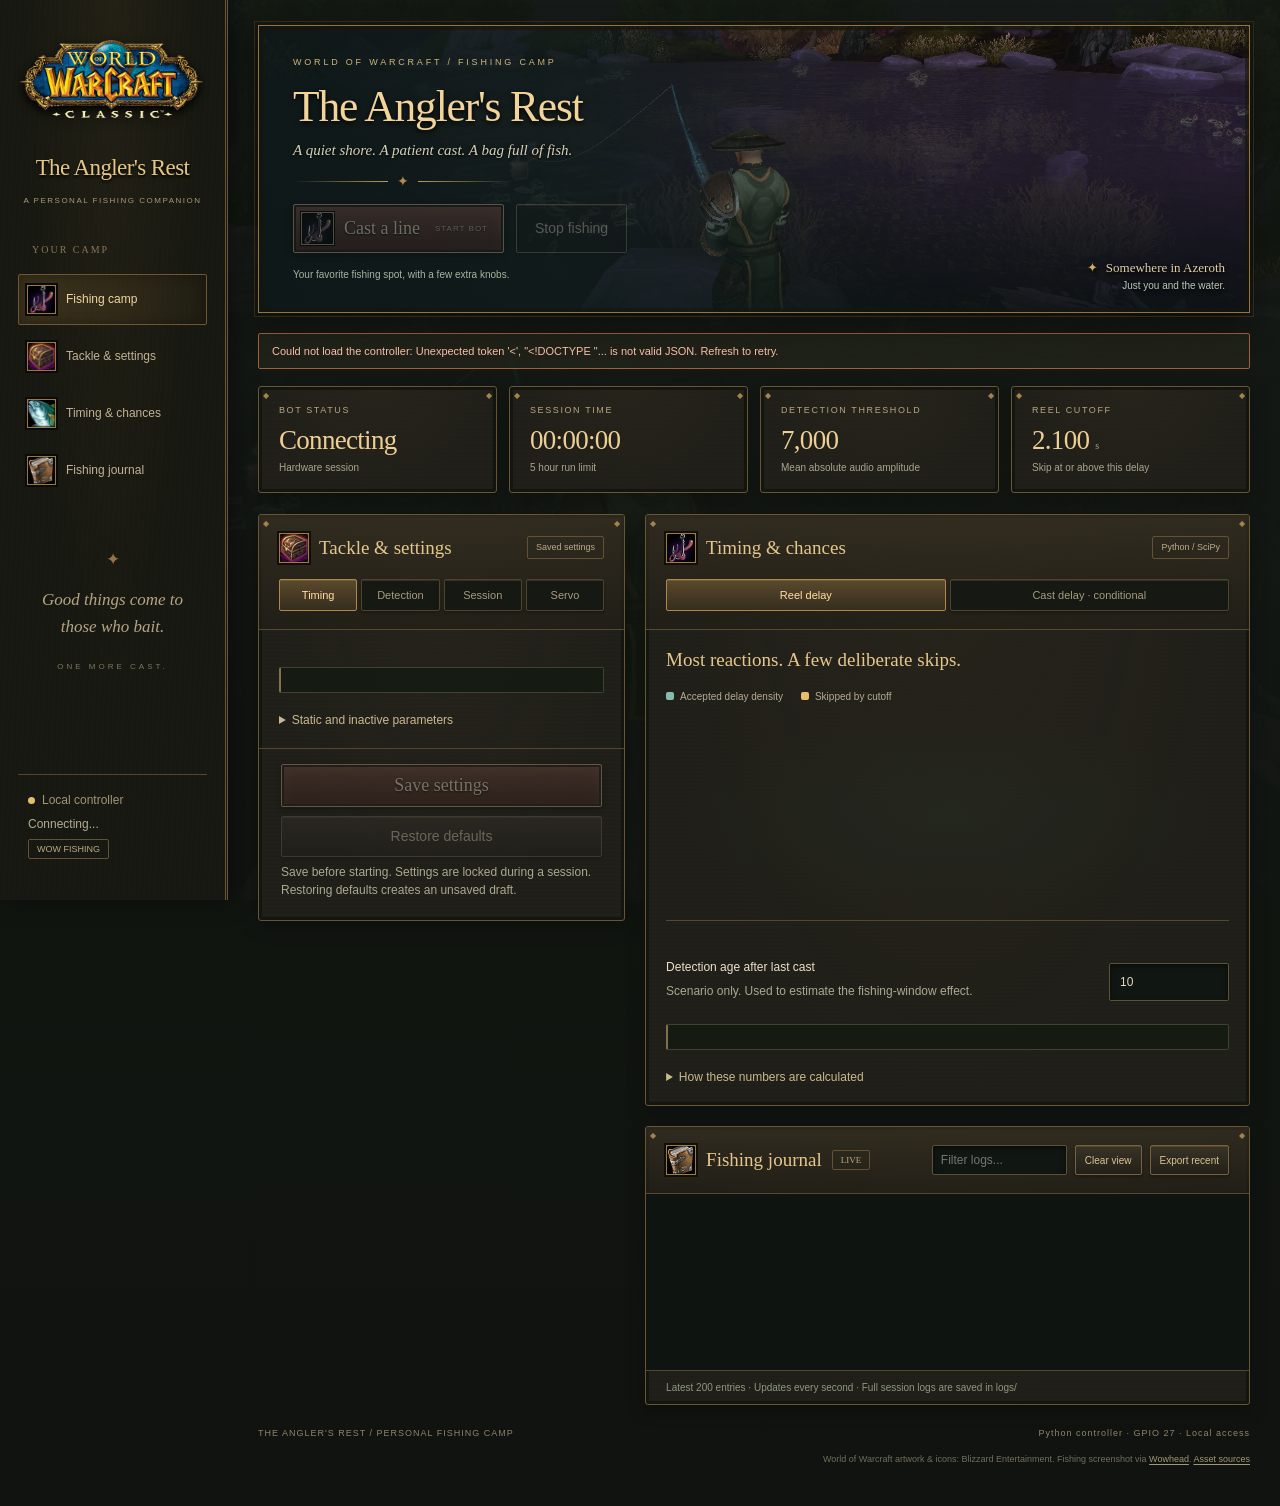
==== web/index.html @ 4868062a "Add fishing web UI and automatic Pi service startup" ====
<!doctype html>
<html lang="en">
<head>
<meta charset="utf-8"><meta name="viewport" content="width=device-width,initial-scale=1">
<title>The Angler's Rest | WoW Fishing</title>
<link rel="stylesheet" href="base.css">
<link rel="stylesheet" href="warcraft.css">
</head>
<body><div class="shell"><aside><img class="wow-logo" src="assets/wow-classic.png" alt="World of Warcraft Classic"><div class="brand">The Angler's Rest</div><div class="eyebrow brand-sub">A personal fishing companion</div><div class="nav-caption">YOUR CAMP</div><nav><a href="#overview"><img src="assets/fishing.jpg" alt=""> Fishing camp</a><a href="#configuration"><img src="assets/gear.jpg" alt=""> Tackle &amp; settings</a><a href="#distribution"><img src="assets/lure.jpg" alt=""> Timing &amp; chances</a><a href="#activity"><img src="assets/journal.jpg" alt=""> Fishing journal</a></nav><div class="camp-flavor"><div class="flavor-rule">✦</div><p>Good things come to<br>those who bait.</p><span>ONE MORE CAST.</span></div><div class="host"><span class="dot"></span>Local controller<p id="connection">Connecting...</p><span class="badge">WOW FISHING</span></div></aside>
<main id="overview"><header class="fishing-hero"><div class="hero-copy"><div class="eyebrow">WORLD OF WARCRAFT / FISHING CAMP</div><h1>The Angler's Rest</h1><p>A quiet shore. A patient cast. A bag full of fish.</p><div class="hero-rule"><span>✦</span></div><div class="hero-actions"><button id="start" class="primary" disabled><img src="assets/fishing.jpg" alt=""> Cast a line <span>START BOT</span></button><button id="stop" class="danger" disabled>Stop fishing</button></div><div class="hero-caption">Your favorite fishing spot, with a few extra knobs.</div></div><div class="location-tag"><span>✦</span> Somewhere in Azeroth <small>Just you and the water.</small></div></header>
<div class="notice" id="notice" role="status">Connecting to the Python controller...</div>
<div class="cards"><div class="card"><div class="eyebrow">Bot status</div><div class="value" id="status">Connecting</div><div class="small">Hardware session</div></div><div class="card"><div class="eyebrow">Session time</div><div class="value" id="elapsed">00:00:00</div><div class="small" id="runlimit">5 hour run limit</div></div><div class="card"><div class="eyebrow">Detection threshold</div><div class="value" id="threshold">7,000</div><div class="small">Mean absolute audio amplitude</div></div><div class="card"><div class="eyebrow">Reel cutoff</div><div class="value" id="cutoffCard">2.100 <span class="small">s</span></div><div class="small">Skip at or above this delay</div></div></div>
<div class="layout"><section class="panel" id="configuration"><div class="panel-head"><div class="row"><h2><img class="title-icon" src="assets/gear.jpg" alt=""> Tackle &amp; settings</h2><span class="badge" id="configState">Saved settings</span></div><div class="tabs" id="configTabs"><button class="active" data-tab="timing">Timing</button><button data-tab="detection">Detection</button><button data-tab="session">Session</button><button data-tab="servo">Servo</button></div></div><div class="panel-body"><div id="fields"></div><div class="error" id="error" role="alert"></div><div class="help" id="configHelp"></div><details><summary>Static and inactive parameters</summary><p>Fixed hardware: SERVO_PIN = 27. Audio FORMAT = paInt16. Buffer = 1024 frames. A zero servo pulse disables output, rather than commanding a return position.</p><p>Logging: LOG_FOLDER = logs, LOG_FILE = {}-log.txt. Stats output = stats.txt.</p><p>The unused under-minimum modifiers are omitted. Cast delay uses the previous reel sample as its mean, so its standalone mean modifier is not editable.</p><p>Standalone plotting and test-script settings are outside the bot's runtime configuration.</p></details></div><div class="config-foot"><button id="save" class="primary" disabled>Save settings</button><button id="reset" disabled>Restore defaults</button><p class="small">Save before starting. Settings are locked during a session. Restoring defaults creates an unsaved draft.</p></div></section>
<div class="stack"><section class="panel" id="distribution"><div class="panel-head"><div class="row"><h2><img class="title-icon" src="assets/fishing.jpg" alt=""> Timing &amp; chances</h2><span class="badge">Python / SciPy</span></div><div class="tabs" id="graphTabs"><button class="active" data-mode="reel">Reel delay</button><button data-mode="cast">Cast delay · conditional</button></div></div><div class="panel-body"><div class="row"><div><h2 id="chartTitle">Most reactions. A few deliberate skips.</h2><p class="small" id="chartSub"></p></div></div><div class="legend"><span><i style="background:var(--mint)"></i>Accepted delay density</span><span id="cutoffLegend"><i style="background:var(--gold)"></i>Skipped by cutoff</span></div><svg class="graph" id="chart" viewBox="0 0 680 250" role="img" aria-label="Probability density of accepted reel delays with shaded cutoff tail"></svg><div class="metrics" id="metrics"></div><div class="scenario"><div><label id="scenarioLabel" for="scenarioInput">Detection age after last cast</label><p class="small" id="scenarioHelp">Scenario only. Used to estimate the fishing-window effect.</p></div><input id="scenarioInput" type="number" min="0" max="600" step="0.1" value="10" aria-label="Scenario seconds"></div><div class="help" id="scenarioResult"></div><details><summary>How these numbers are calculated</summary><p>The helper samples a lower-truncated N(μ, σ²), equivalent to rejecting every value below the minimum. μ = (min + max × modifier) / 2 and σ = (max - min) / (2 × Φ⁻¹(1 - tail / 2)). Max sets the spread, not an upper bound. The tail input is not the missed-event probability.</p><p>Cutoff skip probability is Q((cutoff - μ) / σ) / Q((min - μ) / σ), or 100% when cutoff ≤ min. Expected skips per 1,000 refer to detected events that enter the timing branch, not all casts or failed catches.</p><p>The current main loop sleeps for R, then checks elapsed + R &lt; WOW_FISHING_TIME. With detection age A and negligible overhead, it requires A + 2R &lt; window, so the combined threshold is min(cutoff, (window - A) / 2). Actual scheduling overhead can increase skips.</p><p>Cast delay is conditional on the previous reel sample, which becomes its mean. This preview is a single conditional distribution, not the overall cast distribution. Plotted tails extend beyond the viewport. Probability calculations include the full tail.</p></details></div></section>
<section class="panel" id="activity"><div class="panel-head row"><h2><img class="title-icon" src="assets/journal.jpg" alt=""> Fishing journal <span class="badge">LIVE</span></h2><div class="log-tools"><input id="filter" placeholder="Filter logs..." aria-label="Filter logs"><button id="clear">Clear view</button><button id="download">Export recent</button></div></div><div class="logs" id="logs" role="log" aria-label="Live bot logs"></div><div class="bottom-note">Latest 200 entries · Updates every second · Full session logs are saved in logs/</div></section></div></div><footer><span>THE ANGLER'S REST / PERSONAL FISHING CAMP</span><span>Python controller · GPIO 27 · Local access</span></footer><div class="asset-credit">World of Warcraft artwork &amp; icons: Blizzard Entertainment. Fishing screenshot via <a href="https://www.wowhead.com/item=111670/enormous-blackwater-whiptail" target="_blank" rel="noreferrer">Wowhead</a>. <a href="assets/sources.json">Asset sources</a></div></main></div>
<script src="app.js" defer></script></body></html>
---- web/base.css ----
:root{color-scheme:dark;--bg:#0d1218;--panel:#151c24;--line:#29333e;--muted:#9baab9;--text:#e7eef5;--mint:#87e2bf;--gold:#f1bb70}*{box-sizing:border-box}body{margin:0;background:var(--bg);color:var(--text);font:14px/1.5 system-ui,sans-serif}button,input,select{font:inherit}button{cursor:pointer;border:1px solid var(--line);border-radius:7px;padding:9px 15px;background:#202b36;color:var(--text)}button:hover{border-color:var(--mint)}button:disabled{opacity:.4;cursor:default}button.primary{background:var(--mint);color:#10251e;font-weight:700;border-color:var(--mint)}button.danger{color:#ffadad}a{color:inherit;text-decoration:none}.shell{display:grid;grid-template-columns:212px 1fr;min-height:100vh}aside{border-right:1px solid var(--line);padding:30px 20px;position:sticky;top:0;height:100vh;display:flex;flex-direction:column}.brand{font-size:21px;font-weight:700;letter-spacing:-.6px}.brand b{color:var(--mint);margin-right:8px}.eyebrow{font-size:10px;letter-spacing:2px;color:var(--muted);text-transform:uppercase}.brand-sub{margin:5px 0 48px 26px}nav a{display:block;margin:7px 0;padding:11px 14px;color:var(--muted);border-radius:7px}nav a:first-child{background:#21352f;color:var(--mint)}.host{margin-top:auto;padding:16px 10px;border-top:1px solid var(--line);font-size:12px;color:var(--muted)}.dot{display:inline-block;width:7px;height:7px;border-radius:50%;background:var(--gold);margin-right:7px}main{max-width:1450px;width:100%;padding:32px 38px 50px;margin:auto}header,.row{display:flex;align-items:center;justify-content:space-between;gap:16px}h1{font-size:29px;letter-spacing:-1px;font-weight:600;margin:3px 0}h2{font-size:16px;margin:0;font-weight:600}p{margin:6px 0;color:var(--muted)}.badge{font-size:11px;border:1px solid var(--line);border-radius:5px;padding:4px 8px;color:var(--muted)}.notice{margin:22px 0;background:#18242a;border:1px solid #2c4149;border-radius:8px;padding:11px 15px;color:#b4cbd4;font-size:12px}.cards{display:grid;grid-template-columns:repeat(4,1fr);gap:14px;margin-bottom:22px}.card,.panel{background:var(--panel);border:1px solid var(--line);border-radius:10px}.card{padding:17px 20px}.card .value{font-size:25px;margin-top:6px;letter-spacing:-.7px}.small{font-size:12px;color:var(--muted)}.layout{display:grid;grid-template-columns:minmax(320px,.9fr) minmax(480px,1.5fr);gap:20px;align-items:start}.panel-head{padding:19px 22px;border-bottom:1px solid var(--line)}.panel-body{padding:20px 22px}.tabs{display:flex;gap:5px;margin-top:16px}.tabs button{flex:1;padding:7px;font-size:12px;background:transparent}.tabs button.active{background:#293b38;color:var(--mint);border-color:#43695a}.group{display:grid;grid-template-columns:1fr 1fr;gap:15px 14px}.field label{display:block;font-size:12px;margin-bottom:6px}.field code{display:block;color:#7c8d9e;font:9px/1.4 ui-monospace,monospace;margin-top:5px;overflow-wrap:anywhere}input,select{color:var(--text);background:#0e151c;border:1px solid #35414e;border-radius:6px;width:100%;padding:9px 10px;outline:none}input:focus{border-color:var(--mint)}.field small{display:block;font-size:10px;color:var(--muted);margin-top:4px}.config-foot{border-top:1px solid var(--line);padding:15px 22px}.config-foot button{width:100%}.help{font-size:12px;background:#10171e;border-radius:6px;padding:12px;margin-top:18px;color:var(--muted)}.stack{display:grid;gap:20px}.legend{display:flex;gap:18px;font-size:11px;color:var(--muted);margin:12px 0 0}.legend i{display:inline-block;width:8px;height:8px;border-radius:2px;margin-right:6px}.graph{width:100%;height:auto;display:block;margin-top:9px}.metrics{display:grid;grid-template-columns:repeat(3,1fr);gap:12px;padding-top:17px;border-top:1px solid var(--line)}.metric strong{display:block;font-size:23px;font-weight:500;color:var(--mint)}.metric:last-child strong{color:var(--gold)}.scenario{margin-top:20px;display:grid;grid-template-columns:1fr 120px;gap:14px;align-items:center}.explain{margin-top:12px;color:var(--muted);font-size:11px}.log-tools{display:flex;gap:8px}.log-tools input{width:160px;padding:5px 8px;font-size:12px}.log-tools button{padding:5px 9px;font-size:12px}.logs{height:176px;overflow:auto;background:#10161d;padding:16px 20px;font:11px/1.9 ui-monospace,monospace}.log-line{display:flex;gap:15px}.log-line time{color:#6d8194}.log-line span{color:#aec2d1}.log-line b{font-weight:400;color:var(--mint)}.bottom-note{padding:9px 20px;border-top:1px solid var(--line);font-size:10px;color:var(--muted)}details{margin-top:18px;font-size:12px;color:var(--muted)}summary{cursor:pointer;color:var(--text)}.error{color:#ffaaaa;margin-top:10px;font-size:12px}.hidden{display:none!important}footer{display:flex;justify-content:space-between;margin-top:22px;font-size:11px;color:#77899a}button:focus-visible,a:focus-visible,summary:focus-visible{outline:2px solid var(--mint);outline-offset:3px}@media(max-width:1100px){aside{display:none}.shell{display:block}main{padding:22px}.layout{grid-template-columns:1fr}.cards{gap:8px}}@media(max-width:620px){main{padding:16px}.cards{grid-template-columns:1fr 1fr}header{align-items:start;flex-direction:column}.metrics{grid-template-columns:1fr}.log-tools input{width:90px}.panel-head,.panel-body{padding:16px}.row{flex-wrap:wrap}.group{gap:12px}}
---- web/warcraft.css ----
/* Warcraft fishing camp theme. All artwork is served locally. */
:root{--bg:#101310;--panel:#201e18;--line:#57472e;--muted:#b4ab95;--text:#ece1c9;--mint:#85bcae;--gold:#e7bd6e}
body{background:linear-gradient(#111811e8,#10130ffc),url('assets/fishing-lake.jpg') center top/cover fixed;font-family:"Segoe UI",sans-serif}
.shell{grid-template-columns:228px 1fr}
aside{padding:27px 18px;background:radial-gradient(ellipse at top,#39301c55,transparent 55%),repeating-linear-gradient(93deg,#ffffff02 0 1px,transparent 1px 5px),#171811;border-right:3px double #6c5535;box-shadow:5px 0 24px #0006}
.wow-logo{width:190px;height:112px;object-fit:contain;filter:drop-shadow(0 4px 5px #000);margin:0 auto 12px}
.brand{text-align:center;font-family:Georgia,serif;font-size:23px;color:#e6c684;font-weight:400;text-shadow:0 2px 3px #000}
.brand-sub{text-align:center;margin:9px -8px 37px;font-size:8px;letter-spacing:1.5px;color:#a99977}
.nav-caption{font:10px Georgia,serif;letter-spacing:2px;color:#867756;margin:0 14px 13px}
nav a{display:flex;align-items:center;gap:10px;border:1px solid transparent;border-radius:2px;padding:10px 8px;margin:6px 0;font-size:12px;color:#c1b295}
nav a img{width:29px;height:29px;border:1px solid #9a7842;box-shadow:0 0 0 2px #0a0b08}
nav a:first-child{color:#f0d59f;border-color:#715731;background:linear-gradient(90deg,#67502970,#392e1840);box-shadow:inset 0 0 12px #0005}
nav a:hover{color:#f4d697;background:#65532a33;border-color:#665131}
.camp-flavor{margin-top:45px;text-align:center}.flavor-rule{color:#957344;font-size:17px}.camp-flavor p{font:italic 17px/1.6 Georgia,serif;color:#b5a483;margin:14px 0}.camp-flavor>span{font-size:8px;letter-spacing:3px;color:#7c775b}
.host{border-top-color:#54452c;color:#a29476}.host .badge{border-color:#615237}
main{max-width:1550px;padding:25px 30px 40px}
.fishing-hero{position:relative;isolation:isolate;min-height:276px;padding:30px 34px;overflow:hidden;border:1px solid #97733d;outline:1px solid #342916;outline-offset:3px;background:#171c1b;box-shadow:inset 0 0 0 4px #17120c,0 12px 30px #0005;margin-bottom:20px}
.fishing-hero:before{content:"";position:absolute;inset:0;z-index:-2;background:url('assets/fishing-lake.jpg') right 56%/cover;filter:saturate(.8) brightness(.95)}
.fishing-hero:after{content:"";position:absolute;inset:0;z-index:-1;background:linear-gradient(90deg,#0e1818f5 0%,#101c1bd9 30%,#111b1740 65%,#0b12153b),linear-gradient(0deg,#07100dbd,transparent 50%);box-shadow:inset 0 0 0 4px #16160ca0}
.hero-copy{max-width:600px}.hero-copy>.eyebrow{color:#cfb777;font-size:9px;letter-spacing:2.8px}h1{font:400 clamp(32px,3.4vw,54px)/1.2 Georgia,serif;color:#f2d39a;text-shadow:0 2px 5px #000;letter-spacing:-1.2px;margin:10px 0}.hero-copy>p{font:italic 15px Georgia,serif;color:#d5d1b9;text-shadow:0 1px 3px #000}
.hero-rule{width:220px;display:flex;align-items:center;gap:9px;color:#b28b4c;margin:12px 0}.hero-rule:before,.hero-rule:after{content:"";height:1px;flex:1;background:linear-gradient(90deg,#be995a,transparent)}.hero-rule:before{transform:rotate(180deg)}
.hero-actions{display:flex;gap:12px;align-items:center}.hero-caption{font-size:10px;color:#a5b4a1;margin-top:14px}.location-tag{position:absolute;bottom:21px;right:24px;text-shadow:0 2px 4px #000;font:13px Georgia,serif;color:#e1d0a4}.location-tag span{color:#d1ac66;margin-right:5px}.location-tag small{display:block;text-align:right;color:#bcc7b7;font:10px "Segoe UI",sans-serif;margin-top:4px}
button{border-radius:2px;border-color:#79613c;background:linear-gradient(#393326,#232019);box-shadow:inset 0 1px #b99a4930,0 2px 3px #0004;color:#d9c394}button:hover{border-color:#ddba75;filter:brightness(1.12)}button.primary{display:flex;gap:10px;align-items:center;background:linear-gradient(#963e27,#58180e);border:1px solid #d1a258;color:#ffdfa1;font:18px Georgia,serif;box-shadow:inset 0 0 0 2px #32180f,inset 0 0 14px #ec9c3430,0 2px 7px #0009;padding:7px 15px 7px 7px;text-shadow:0 1px 2px #000}button.primary img{width:33px;height:33px;border:1px solid #bd944f;box-shadow:0 0 0 1px #000}button.primary span{font:8px "Segoe UI",sans-serif;letter-spacing:1px;opacity:.75;margin-left:5px}button.danger{background:#161916bb;color:#bea98d;border-color:#786747;padding:13px 18px}button:disabled{filter:saturate(.4);opacity:.42}
.notice{background:#222419d9;border-color:#514a2e;color:#b8b598;border-radius:2px;font-size:11px;padding:9px 13px;margin:17px 0}.notice-gem{color:#cda958;margin-right:8px}
.cards{gap:12px;margin-bottom:21px}.card,.panel{border-radius:3px;border:1px solid #6a5533;background:radial-gradient(ellipse at top,#52422924,transparent 70%),repeating-linear-gradient(0deg,transparent 0 3px,#0000000c 3px 4px),#201f19;box-shadow:inset 0 0 0 3px #0e100db0,0 6px 18px #0004;position:relative}.card:before,.card:after,.panel:before,.panel:after{content:"◆";position:absolute;font-size:8px;color:#a5834c;top:3px;pointer-events:none}.card:before,.panel:before{left:4px}.card:after,.panel:after{right:4px}.card{padding:17px 20px}.card .eyebrow{color:#b8a77f;font-size:9px;letter-spacing:1.6px}.card .value{font:27px Georgia,serif;color:#edcf94;margin:7px 0 4px}.card .small{font-size:10px;color:#aaa58d}
.layout{grid-template-columns:minmax(310px,.88fr) minmax(440px,1.45fr);gap:20px}.panel-head{background:linear-gradient(#383022b0,#211e16a0);border-bottom:1px solid #5a482b;padding:18px 20px}h2{font:19px Georgia,serif;color:#e5c78d;display:flex;align-items:center;gap:10px}.title-icon{width:30px;height:30px;object-fit:cover;border:1px solid #9d7b41;box-shadow:0 0 0 2px #100f0a}.badge{border-color:#625132;color:#bbaa86;border-radius:2px;font-size:9px}.panel-body{padding:19px 20px}.tabs{gap:4px}.tabs button{font-size:11px;background:#151813;border-color:#4d442d;color:#a69c7e}.tabs button.active{background:linear-gradient(#5a492d,#362d1e);border-color:#ad8848;color:#ffe1a2;box-shadow:inset 0 1px #b49a4e40}.field label{color:#c9bd9d}.field code{color:#8f8b73;font-size:8px;letter-spacing:.15px}input,select{background:#101611;border-color:#5b5136;border-radius:2px;color:#e1d8be;box-shadow:inset 0 2px 5px #0008}input:focus{border-color:#c69d52;box-shadow:0 0 5px #be965433}.help{background:#111911b3;border:1px solid #3c4430;border-left:2px solid #817148;border-radius:2px;color:#b0b29d}.config-foot{border-color:#55452e}.small{color:#aaa991}.graph{background:radial-gradient(ellipse at center,#274c3b20,transparent 70%)}.metrics{border-color:#544831}.metric strong{font-family:Georgia,serif;font-size:25px;margin-top:4px}.metric .small{font-size:10px}.legend{font-size:10px}.scenario{font-size:12px}details{color:#aaa68e}summary{color:#c9b98e}.logs{background:#0e1510;font-size:11px}.log-line time{color:#7e8872}.log-line span{color:#b4c0a7}.log-line b{color:#c3a167}.bottom-note{border-color:#54462b;color:#8f987e}.log-tools input{width:135px}.log-tools button{font-size:10px}footer{color:#90846a;font-size:9px;letter-spacing:1px}.asset-credit{text-align:right;color:#706e5b;font-size:9px;margin-top:12px}.asset-credit a{color:#a49776;text-decoration:underline;text-underline-offset:2px}
@media(min-width:1550px){.fishing-hero:before{background-size:100%;background-position:right 58%}}
@media(max-width:1100px){.shell{display:block}main{padding:22px}.layout{grid-template-columns:1fr}.fishing-hero{min-height:270px}.panel-head h2{font-size:20px}}
@media(max-width:620px){main{padding:14px}.fishing-hero{padding:25px 19px;min-height:310px}.fishing-hero:after{background:linear-gradient(90deg,#101a19ef,#101a1970),linear-gradient(0deg,#07100dee,transparent)}.hero-copy>p{font-size:13px}.hero-copy>.eyebrow{font-size:7px}.location-tag{position:static;margin-top:15px;font-size:11px}.location-tag small{display:none}.hero-actions{gap:7px}button.primary{font-size:15px;padding-right:9px}button.primary span{display:none}button.danger{padding:12px}.card{padding:15px}.card .value{font-size:24px}.panel-head,.panel-body{padding:16px}.hero-caption{font-size:9px}.metrics{grid-template-columns:repeat(3,1fr)}.metric strong{font-size:20px}.metric .small{font-size:9px}.legend{gap:10px}.asset-credit{text-align:left}footer{gap:15px}}

.config-foot #save{justify-content:center;margin-bottom:9px;padding:10px}.log-tools{flex-wrap:wrap}.log-line span{overflow-wrap:anywhere;white-space:pre-wrap;min-width:0}.log-line time,.log-line b{flex-shrink:0}#notice.connection-error{color:#ffc0a4;border-color:#a45f37}.field input:disabled{opacity:.6}.panel-head.row{flex-wrap:wrap}
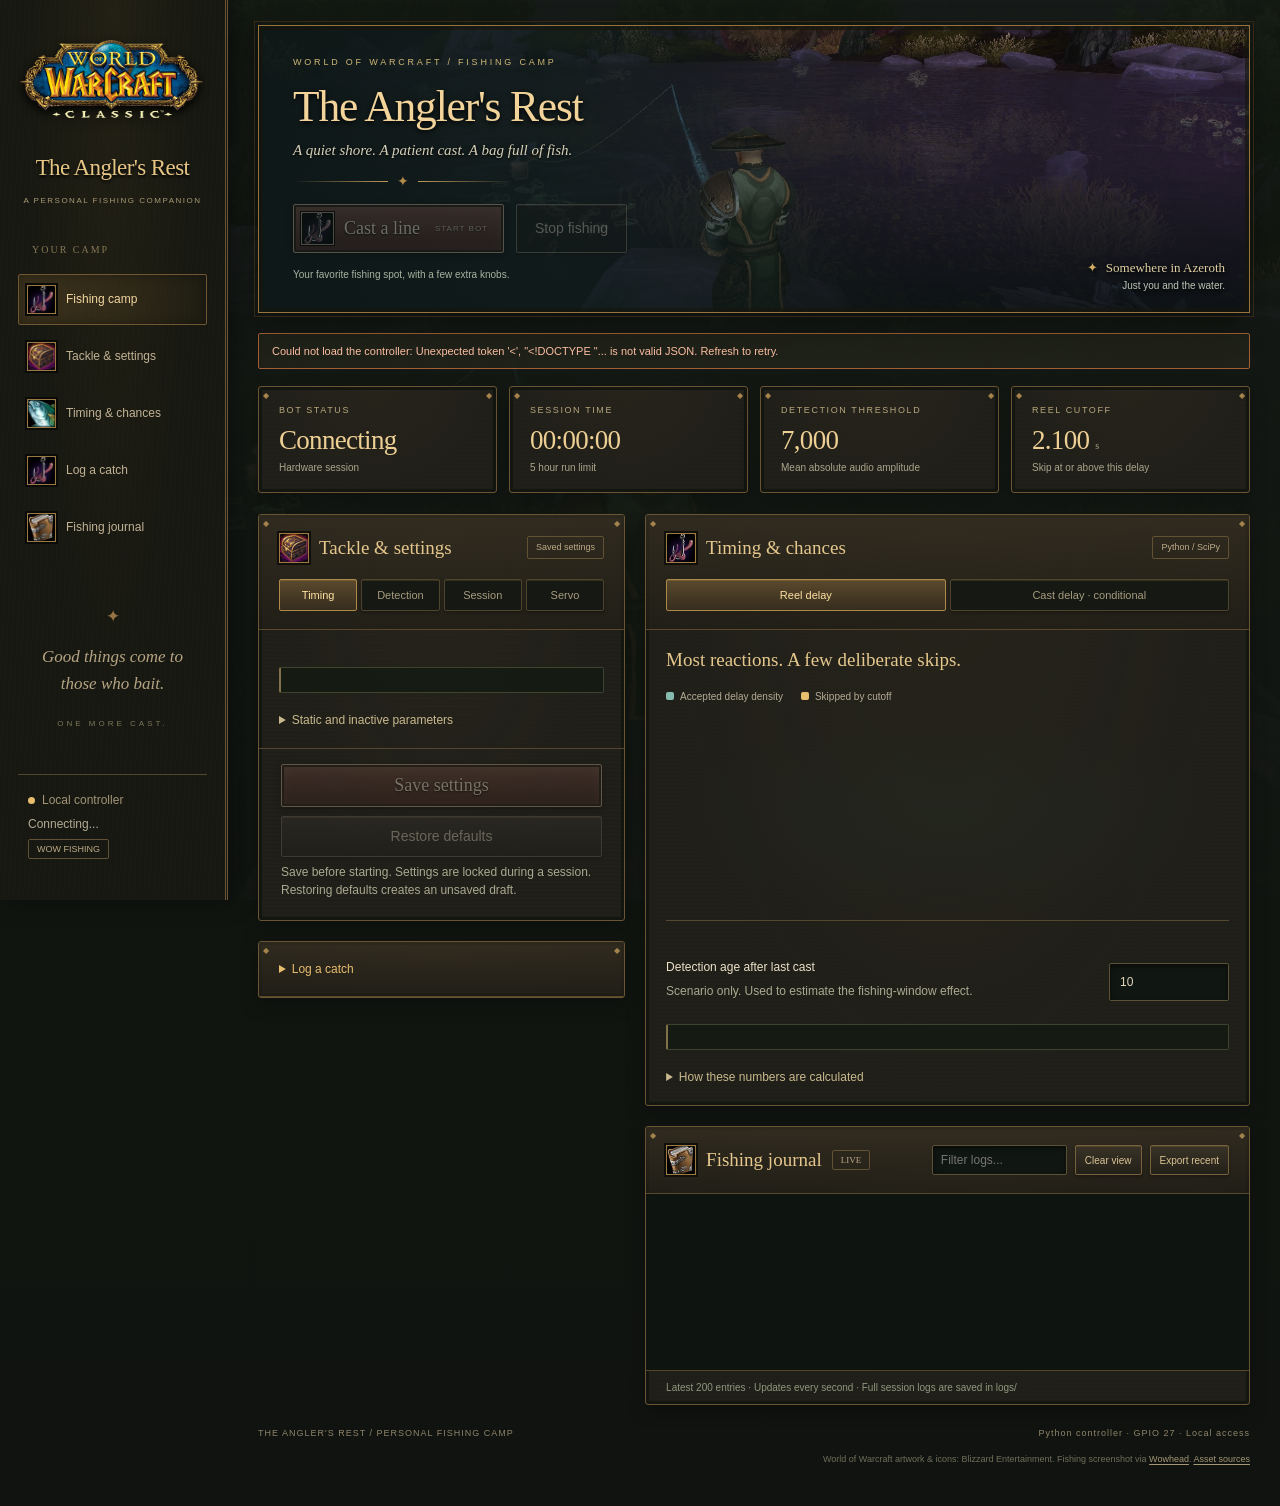
==== commit a8575195: "Add persistent catch logs and hourly catch statistics" ====
--- a/web/index.html
+++ b/web/index.html
@@ -6,11 +6,59 @@
 <link rel="stylesheet" href="base.css">
 <link rel="stylesheet" href="warcraft.css">
 </head>
-<body><div class="shell"><aside><img class="wow-logo" src="assets/wow-classic.png" alt="World of Warcraft Classic"><div class="brand">The Angler's Rest</div><div class="eyebrow brand-sub">A personal fishing companion</div><div class="nav-caption">YOUR CAMP</div><nav><a href="#overview"><img src="assets/fishing.jpg" alt=""> Fishing camp</a><a href="#configuration"><img src="assets/gear.jpg" alt=""> Tackle &amp; settings</a><a href="#distribution"><img src="assets/lure.jpg" alt=""> Timing &amp; chances</a><a href="#activity"><img src="assets/journal.jpg" alt=""> Fishing journal</a></nav><div class="camp-flavor"><div class="flavor-rule">✦</div><p>Good things come to<br>those who bait.</p><span>ONE MORE CAST.</span></div><div class="host"><span class="dot"></span>Local controller<p id="connection">Connecting...</p><span class="badge">WOW FISHING</span></div></aside>
+<body><div class="shell"><aside><img class="wow-logo" src="assets/wow-classic.png" alt="World of Warcraft Classic"><div class="brand">The Angler's Rest</div><div class="eyebrow brand-sub">A personal fishing companion</div><div class="nav-caption">YOUR CAMP</div><nav><a href="#overview"><img src="assets/fishing.jpg" alt=""> Fishing camp</a><a href="#configuration"><img src="assets/gear.jpg" alt=""> Tackle &amp; settings</a><a href="#distribution"><img src="assets/lure.jpg" alt=""> Timing &amp; chances</a><a href="#catchLog" id="catchNav"><img src="assets/fishing.jpg" alt=""> Log a catch</a><a href="#activity"><img src="assets/journal.jpg" alt=""> Fishing journal</a></nav><div class="camp-flavor"><div class="flavor-rule">✦</div><p>Good things come to<br>those who bait.</p><span>ONE MORE CAST.</span></div><div class="host"><span class="dot"></span>Local controller<p id="connection">Connecting...</p><span class="badge">WOW FISHING</span></div></aside>
 <main id="overview"><header class="fishing-hero"><div class="hero-copy"><div class="eyebrow">WORLD OF WARCRAFT / FISHING CAMP</div><h1>The Angler's Rest</h1><p>A quiet shore. A patient cast. A bag full of fish.</p><div class="hero-rule"><span>✦</span></div><div class="hero-actions"><button id="start" class="primary" disabled><img src="assets/fishing.jpg" alt=""> Cast a line <span>START BOT</span></button><button id="stop" class="danger" disabled>Stop fishing</button></div><div class="hero-caption">Your favorite fishing spot, with a few extra knobs.</div></div><div class="location-tag"><span>✦</span> Somewhere in Azeroth <small>Just you and the water.</small></div></header>
 <div class="notice" id="notice" role="status">Connecting to the Python controller...</div>
 <div class="cards"><div class="card"><div class="eyebrow">Bot status</div><div class="value" id="status">Connecting</div><div class="small">Hardware session</div></div><div class="card"><div class="eyebrow">Session time</div><div class="value" id="elapsed">00:00:00</div><div class="small" id="runlimit">5 hour run limit</div></div><div class="card"><div class="eyebrow">Detection threshold</div><div class="value" id="threshold">7,000</div><div class="small">Mean absolute audio amplitude</div></div><div class="card"><div class="eyebrow">Reel cutoff</div><div class="value" id="cutoffCard">2.100 <span class="small">s</span></div><div class="small">Skip at or above this delay</div></div></div>
-<div class="layout"><section class="panel" id="configuration"><div class="panel-head"><div class="row"><h2><img class="title-icon" src="assets/gear.jpg" alt=""> Tackle &amp; settings</h2><span class="badge" id="configState">Saved settings</span></div><div class="tabs" id="configTabs"><button class="active" data-tab="timing">Timing</button><button data-tab="detection">Detection</button><button data-tab="session">Session</button><button data-tab="servo">Servo</button></div></div><div class="panel-body"><div id="fields"></div><div class="error" id="error" role="alert"></div><div class="help" id="configHelp"></div><details><summary>Static and inactive parameters</summary><p>Fixed hardware: SERVO_PIN = 27. Audio FORMAT = paInt16. Buffer = 1024 frames. A zero servo pulse disables output, rather than commanding a return position.</p><p>Logging: LOG_FOLDER = logs, LOG_FILE = {}-log.txt. Stats output = stats.txt.</p><p>The unused under-minimum modifiers are omitted. Cast delay uses the previous reel sample as its mean, so its standalone mean modifier is not editable.</p><p>Standalone plotting and test-script settings are outside the bot's runtime configuration.</p></details></div><div class="config-foot"><button id="save" class="primary" disabled>Save settings</button><button id="reset" disabled>Restore defaults</button><p class="small">Save before starting. Settings are locked during a session. Restoring defaults creates an unsaved draft.</p></div></section>
+
+<div class="layout"><div class="stack"><section class="panel" id="configuration"><div class="panel-head"><div class="row"><h2><img class="title-icon" src="assets/gear.jpg" alt=""> Tackle &amp; settings</h2><span class="badge" id="configState">Saved settings</span></div><div class="tabs" id="configTabs"><button class="active" data-tab="timing">Timing</button><button data-tab="detection">Detection</button><button data-tab="session">Session</button><button data-tab="servo">Servo</button></div></div><div class="panel-body"><div id="fields"></div><div class="error" id="error" role="alert"></div><div class="help" id="configHelp"></div><details><summary>Static and inactive parameters</summary><p>Fixed hardware: SERVO_PIN = 27. Audio FORMAT = paInt16. Buffer = 1024 frames. A zero servo pulse disables output, rather than commanding a return position.</p><p>Logging: LOG_FOLDER = logs, LOG_FILE = {}-log.txt. Stats output = stats.txt.</p><p>The unused under-minimum modifiers are omitted. Cast delay uses the previous reel sample as its mean, so its standalone mean modifier is not editable.</p><p>Standalone plotting and test-script settings are outside the bot's runtime configuration.</p></details></div><div class="config-foot"><button id="save" class="primary" disabled>Save settings</button><button id="reset" disabled>Restore defaults</button><p class="small">Save before starting. Settings are locked during a session. Restoring defaults creates an unsaved draft.</p></div></section>
+<details class="panel catch-panel" id="catchLog">
+<summary class="panel-head">Log a catch</summary>
+<div class="panel-body">
+<div class="tabs catch-tabs" id="catchTabs" role="tablist" aria-label="Catch log views">
+<button id="sessionLogsTab" class="active" type="button" role="tab" aria-selected="true" aria-controls="sessionLogsPanel">Session logs</button>
+<button id="catchRatesTab" type="button" role="tab" aria-selected="false" aria-controls="catchRatesPanel" tabindex="-1">Catch rates</button>
+</div>
+<div id="sessionLogsPanel" role="tabpanel" aria-labelledby="sessionLogsTab">
+<p>Create a log after fishing, then add your catches. Logs and fish names are saved for future visits.</p>
+<form id="newCatchLog">
+<div class="group">
+<div class="field"><label for="catchLocation">Location</label><input id="catchLocation" maxlength="120" placeholder="Stormwind" required disabled></div>
+<div class="field"><label for="sessionLength">Session time (seconds)</label><input id="sessionLength" type="number" min="0" max="9007199254740991" step="1" placeholder="7200" required disabled></div>
+</div>
+<div class="catch-actions"><button id="createCatchLog" disabled>Create session log</button></div>
+</form>
+<div class="field"><label for="catchSession">Saved session logs</label><select id="catchSession" disabled><option>No logs yet</option></select></div>
+<p id="catchDuration" class="small">Create a session log above to begin.</p>
+<form id="catchForm">
+<div class="group">
+<div class="field"><label for="fishName">Fish</label><input id="fishName" list="fishNames" maxlength="120" placeholder="Bristle Whisker Catfish" required disabled><datalist id="fishNames"></datalist></div>
+<div class="field"><label for="catchAmount">Amount to add</label><input id="catchAmount" type="number" min="1" max="9007199254740991" step="1" value="1" required disabled></div>
+</div>
+<label class="catch-stacks"><input id="catchStacks" type="checkbox" checked disabled> Stacks <span class="small">20 per stack. Uncheck for non-stacking fish.</span></label>
+<div class="catch-actions"><button id="addCatch" class="primary" disabled>Log a catch</button><button id="exportCatches" type="button" disabled>Export session JSON</button></div>
+</form>
+<p id="catchMessage" role="status"></p>
+<div id="catchError" class="error" role="alert"></div>
+<table class="catch-table catch-entry-table"><caption id="catchTotal">No catches logged</caption><thead><tr><th scope="col">Fish</th><th scope="col">Amount</th><th scope="col">Stacks</th></tr></thead><tbody id="catchRows"></tbody></table>
+</div>
+<div id="catchRatesPanel" role="tabpanel" aria-labelledby="catchRatesTab" hidden>
+<div class="row"><h2>All recorded sessions</h2><span id="rateSessions" class="small">0 sessions</span></div>
+<div class="catch-rate-stats">
+<p class="catch-rate-total"><strong id="totalCatchRate">Not available</strong> <span class="small">fish / hour</span></p>
+<div id="stackRateStat">
+<button id="stackRate" class="catch-rate-total" type="button" aria-describedby="stackBreakdown"><strong id="totalStackRate">Not available</strong> <span class="small">stacks / hour ⓘ</span></button>
+<div id="stackBreakdown" class="stack-breakdown" role="tooltip" hidden><strong>Stack breakdown</strong><p class="small">Stacking fish use 20 per stack, rounded up by type. Non-stacking fish use one slot each.</p><ul id="stackBreakdownRows"></ul><p id="stackBreakdownTotal" class="small"></p></div>
+</div>
+</div>
+<p id="rateContext" class="small">No sessions recorded yet.</p>
+<table class="catch-table catch-rates-table"><caption class="small">Per-fish averages across all sessions</caption><thead><tr><th scope="col">Fish</th><th scope="col">Caught</th><th scope="col">Per hour</th></tr></thead><tbody id="catchRateRows"></tbody></table>
+<p class="small">Total catches divided by total recorded fishing hours, including sessions where a fish wasn't caught.</p>
+<p id="rateWarning" class="small" role="status"></p>
+</div>
+<div id="catchLoadError" class="error" role="alert"></div>
+</div>
+</details></div>
 <div class="stack"><section class="panel" id="distribution"><div class="panel-head"><div class="row"><h2><img class="title-icon" src="assets/fishing.jpg" alt=""> Timing &amp; chances</h2><span class="badge">Python / SciPy</span></div><div class="tabs" id="graphTabs"><button class="active" data-mode="reel">Reel delay</button><button data-mode="cast">Cast delay · conditional</button></div></div><div class="panel-body"><div class="row"><div><h2 id="chartTitle">Most reactions. A few deliberate skips.</h2><p class="small" id="chartSub"></p></div></div><div class="legend"><span><i style="background:var(--mint)"></i>Accepted delay density</span><span id="cutoffLegend"><i style="background:var(--gold)"></i>Skipped by cutoff</span></div><svg class="graph" id="chart" viewBox="0 0 680 250" role="img" aria-label="Probability density of accepted reel delays with shaded cutoff tail"></svg><div class="metrics" id="metrics"></div><div class="scenario"><div><label id="scenarioLabel" for="scenarioInput">Detection age after last cast</label><p class="small" id="scenarioHelp">Scenario only. Used to estimate the fishing-window effect.</p></div><input id="scenarioInput" type="number" min="0" max="600" step="0.1" value="10" aria-label="Scenario seconds"></div><div class="help" id="scenarioResult"></div><details><summary>How these numbers are calculated</summary><p>The helper samples a lower-truncated N(μ, σ²), equivalent to rejecting every value below the minimum. μ = (min + max × modifier) / 2 and σ = (max - min) / (2 × Φ⁻¹(1 - tail / 2)). Max sets the spread, not an upper bound. The tail input is not the missed-event probability.</p><p>Cutoff skip probability is Q((cutoff - μ) / σ) / Q((min - μ) / σ), or 100% when cutoff ≤ min. Expected skips per 1,000 refer to detected events that enter the timing branch, not all casts or failed catches.</p><p>The current main loop sleeps for R, then checks elapsed + R &lt; WOW_FISHING_TIME. With detection age A and negligible overhead, it requires A + 2R &lt; window, so the combined threshold is min(cutoff, (window - A) / 2). Actual scheduling overhead can increase skips.</p><p>Cast delay is conditional on the previous reel sample, which becomes its mean. This preview is a single conditional distribution, not the overall cast distribution. Plotted tails extend beyond the viewport. Probability calculations include the full tail.</p></details></div></section>
 <section class="panel" id="activity"><div class="panel-head row"><h2><img class="title-icon" src="assets/journal.jpg" alt=""> Fishing journal <span class="badge">LIVE</span></h2><div class="log-tools"><input id="filter" placeholder="Filter logs..." aria-label="Filter logs"><button id="clear">Clear view</button><button id="download">Export recent</button></div></div><div class="logs" id="logs" role="log" aria-label="Live bot logs"></div><div class="bottom-note">Latest 200 entries · Updates every second · Full session logs are saved in logs/</div></section></div></div><footer><span>THE ANGLER'S REST / PERSONAL FISHING CAMP</span><span>Python controller · GPIO 27 · Local access</span></footer><div class="asset-credit">World of Warcraft artwork &amp; icons: Blizzard Entertainment. Fishing screenshot via <a href="https://www.wowhead.com/item=111670/enormous-blackwater-whiptail" target="_blank" rel="noreferrer">Wowhead</a>. <a href="assets/sources.json">Asset sources</a></div></main></div>
 <script src="app.js" defer></script></body></html>
--- a/web/warcraft.css
+++ b/web/warcraft.css
@@ -29,3 +29,24 @@
 @media(max-width:620px){main{padding:14px}.fishing-hero{padding:25px 19px;min-height:310px}.fishing-hero:after{background:linear-gradient(90deg,#101a19ef,#101a1970),linear-gradient(0deg,#07100dee,transparent)}.hero-copy>p{font-size:13px}.hero-copy>.eyebrow{font-size:7px}.location-tag{position:static;margin-top:15px;font-size:11px}.location-tag small{display:none}.hero-actions{gap:7px}button.primary{font-size:15px;padding-right:9px}button.primary span{display:none}button.danger{padding:12px}.card{padding:15px}.card .value{font-size:24px}.panel-head,.panel-body{padding:16px}.hero-caption{font-size:9px}.metrics{grid-template-columns:repeat(3,1fr)}.metric strong{font-size:20px}.metric .small{font-size:9px}.legend{gap:10px}.asset-credit{text-align:left}footer{gap:15px}}
 
 .config-foot #save{justify-content:center;margin-bottom:9px;padding:10px}.log-tools{flex-wrap:wrap}.log-line span{overflow-wrap:anywhere;white-space:pre-wrap;min-width:0}.log-line time,.log-line b{flex-shrink:0}#notice.connection-error{color:#ffc0a4;border-color:#a45f37}.field input:disabled{opacity:.6}.panel-head.row{flex-wrap:wrap}
+.catch-panel { margin: 0 }
+.catch-panel > summary { color: var(--gold) }
+.catch-actions { display: flex; flex-wrap: wrap; gap: 12px; margin-top: 16px }
+.catch-table { width: 100%; border-collapse: collapse; text-align: left; table-layout: fixed }
+.catch-table caption { text-align: left; margin: 16px 0 8px; color: var(--gold) }
+.catch-table th, .catch-table td { padding: 8px; border-bottom: 1px solid var(--line); overflow-wrap: anywhere }
+.catch-table th:last-child, .catch-table td:last-child { width: 30%; text-align: right }
+.catch-tabs { margin: 0 0 18px }
+.catch-rate-total { margin: 14px 0 8px }
+.catch-rate-total strong { font: 36px Georgia,serif; color: var(--mint) }
+.catch-rate-stats { display: flex; flex-wrap: wrap; align-items: center; gap: 12px 24px; position: relative }
+#stackRate { background: none; border: 0; box-shadow: none; padding: 0; text-align: left }
+#stackRate .small { text-decoration: underline dotted; text-underline-offset: 4px }
+.stack-breakdown { position: absolute; top: 100%; left: 0; right: 0; z-index: 5; background: var(--panel); border: 1px solid var(--gold); border-radius: 3px; padding: 14px; box-shadow: 0 4px 12px #0008; overflow-wrap: anywhere }
+.stack-breakdown ul { padding-left: 18px; margin: 10px 0; font-size: 12px }
+.stack-breakdown li + li { margin-top: 8px }
+.catch-rates-table th:not(:first-child), .catch-rates-table td:not(:first-child) { width: 23%; text-align: right; font-variant-numeric: tabular-nums }
+.catch-rates-table td:last-child { color: var(--mint) }
+.catch-stacks { display: flex; flex-wrap: wrap; align-items: center; gap: 8px; margin-top: 14px }
+.catch-stacks input { width: auto; margin: 0; accent-color: var(--mint) }
+.catch-entry-table th:not(:first-child), .catch-entry-table td:not(:first-child) { width: 23%; text-align: right }
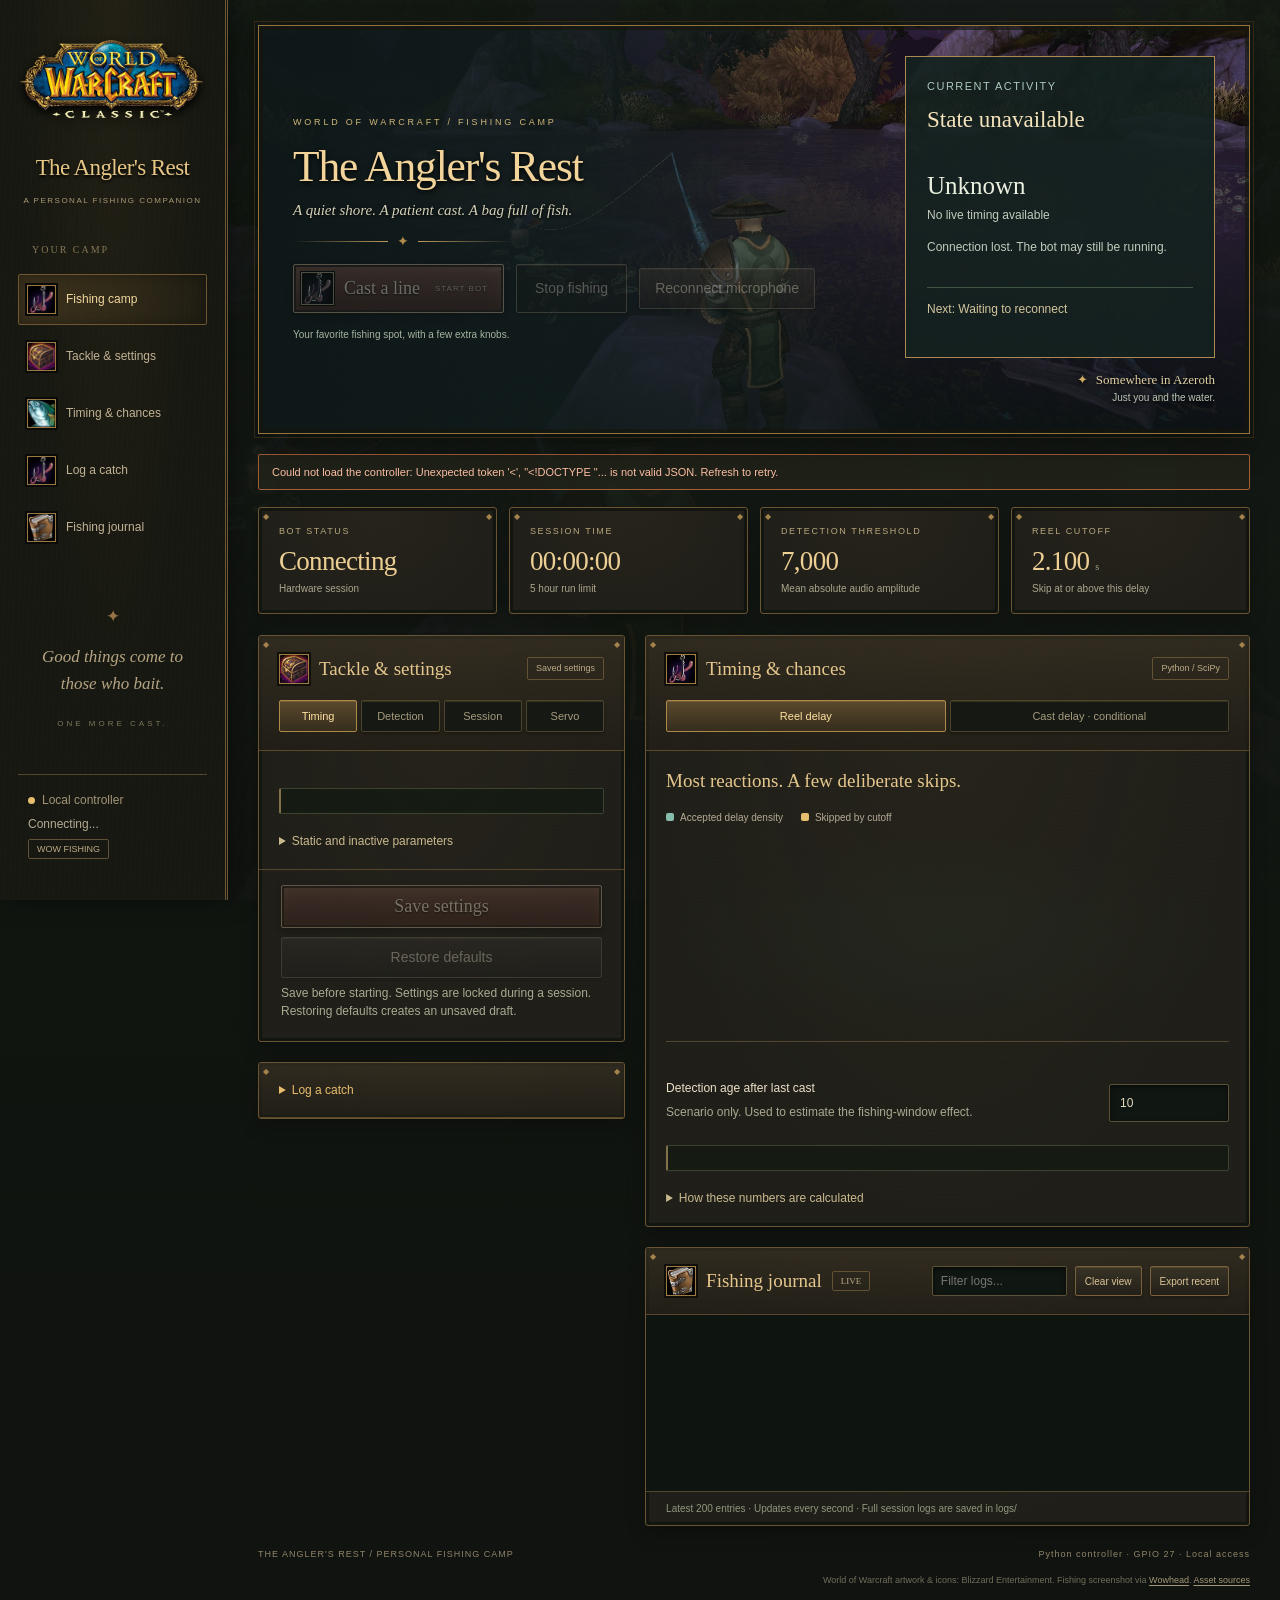
==== commit f9ced08c: "Add microphone recovery and pending controller improvements" ====
--- a/web/index.html
+++ b/web/index.html
@@ -7,7 +7,16 @@
 <link rel="stylesheet" href="warcraft.css">
 </head>
 <body><div class="shell"><aside><img class="wow-logo" src="assets/wow-classic.png" alt="World of Warcraft Classic"><div class="brand">The Angler's Rest</div><div class="eyebrow brand-sub">A personal fishing companion</div><div class="nav-caption">YOUR CAMP</div><nav><a href="#overview"><img src="assets/fishing.jpg" alt=""> Fishing camp</a><a href="#configuration"><img src="assets/gear.jpg" alt=""> Tackle &amp; settings</a><a href="#distribution"><img src="assets/lure.jpg" alt=""> Timing &amp; chances</a><a href="#catchLog" id="catchNav"><img src="assets/fishing.jpg" alt=""> Log a catch</a><a href="#activity"><img src="assets/journal.jpg" alt=""> Fishing journal</a></nav><div class="camp-flavor"><div class="flavor-rule">✦</div><p>Good things come to<br>those who bait.</p><span>ONE MORE CAST.</span></div><div class="host"><span class="dot"></span>Local controller<p id="connection">Connecting...</p><span class="badge">WOW FISHING</span></div></aside>
-<main id="overview"><header class="fishing-hero"><div class="hero-copy"><div class="eyebrow">WORLD OF WARCRAFT / FISHING CAMP</div><h1>The Angler's Rest</h1><p>A quiet shore. A patient cast. A bag full of fish.</p><div class="hero-rule"><span>✦</span></div><div class="hero-actions"><button id="start" class="primary" disabled><img src="assets/fishing.jpg" alt=""> Cast a line <span>START BOT</span></button><button id="stop" class="danger" disabled>Stop fishing</button></div><div class="hero-caption">Your favorite fishing spot, with a few extra knobs.</div></div><div class="location-tag"><span>✦</span> Somewhere in Azeroth <small>Just you and the water.</small></div></header>
+<main id="overview"><header class="fishing-hero"><div class="hero-copy"><div class="eyebrow">WORLD OF WARCRAFT / FISHING CAMP</div><h1>The Angler's Rest</h1><p>A quiet shore. A patient cast. A bag full of fish.</p><div class="hero-rule"><span>✦</span></div><div class="hero-actions"><button id="start" class="primary" disabled><img src="assets/fishing.jpg" alt=""> Cast a line <span>START BOT</span></button><button id="stop" class="danger" disabled>Stop fishing</button><button id="reconnectMicrophone" disabled>Reconnect microphone</button></div><p id="microphoneMessage" class="small" role="status"></p><div class="hero-caption">Your favorite fishing spot, with a few extra knobs.</div></div>
+<div class="hero-state-column"><section class="activity-box" id="activityBox" aria-labelledby="activityName">
+<div class="activity-fill" id="activityFill" aria-hidden="true"></div>
+<div class="activity-content"><div class="eyebrow">Current activity</div>
+<h2 id="activityName" role="status" aria-live="polite">Connecting</h2>
+<div class="activity-timer" id="activityTimer">Please wait</div>
+<div class="activity-caption" id="activityCaption">Waiting for the bot's current state</div>
+<p id="activityDetail">Connecting to the fishing controller.</p>
+<div class="activity-next" id="activityNext">Next: Receive current activity</div></div>
+</section><div class="location-tag"><span>✦</span> Somewhere in Azeroth <small>Just you and the water.</small></div></div></header>
 <div class="notice" id="notice" role="status">Connecting to the Python controller...</div>
 <div class="cards"><div class="card"><div class="eyebrow">Bot status</div><div class="value" id="status">Connecting</div><div class="small">Hardware session</div></div><div class="card"><div class="eyebrow">Session time</div><div class="value" id="elapsed">00:00:00</div><div class="small" id="runlimit">5 hour run limit</div></div><div class="card"><div class="eyebrow">Detection threshold</div><div class="value" id="threshold">7,000</div><div class="small">Mean absolute audio amplitude</div></div><div class="card"><div class="eyebrow">Reel cutoff</div><div class="value" id="cutoffCard">2.100 <span class="small">s</span></div><div class="small">Skip at or above this delay</div></div></div>
 
@@ -23,16 +32,18 @@
 <p>Create a log after fishing, then add your catches. Logs and fish names are saved for future visits.</p>
 <form id="newCatchLog">
 <div class="group">
-<div class="field"><label for="catchLocation">Location</label><input id="catchLocation" maxlength="120" placeholder="Stormwind" required disabled></div>
+<div class="field"><label for="catchLocation">Location</label><input id="catchLocation" list="catchLocations" autocomplete="off" maxlength="120" placeholder="Stormwind" required disabled><datalist id="catchLocations"></datalist></div>
 <div class="field"><label for="sessionLength">Session time (seconds)</label><input id="sessionLength" type="number" min="0" max="9007199254740991" step="1" placeholder="7200" required disabled></div>
 </div>
 <div class="catch-actions"><button id="createCatchLog" disabled>Create session log</button></div>
 </form>
 <div class="field"><label for="catchSession">Saved session logs</label><select id="catchSession" disabled><option>No logs yet</option></select></div>
 <p id="catchDuration" class="small">Create a session log above to begin.</p>
+<div class="catch-actions"><button id="deleteCatchSession" type="button" disabled>Delete session</button></div>
 <form id="catchForm">
+<h3>Add a catch</h3>
 <div class="group">
-<div class="field"><label for="fishName">Fish</label><input id="fishName" list="fishNames" maxlength="120" placeholder="Bristle Whisker Catfish" required disabled><datalist id="fishNames"></datalist></div>
+<div class="field"><label for="fishName">Fish</label><input id="fishName" list="fishNames" autocomplete="off" maxlength="120" placeholder="Bristle Whisker Catfish" required disabled><datalist id="fishNames"></datalist></div>
 <div class="field"><label for="catchAmount">Amount to add</label><input id="catchAmount" type="number" min="1" max="9007199254740991" step="1" value="1" required disabled></div>
 </div>
 <label class="catch-stacks"><input id="catchStacks" type="checkbox" checked disabled> Stacks <span class="small">20 per stack. Uncheck for non-stacking fish.</span></label>
@@ -40,10 +51,11 @@
 </form>
 <p id="catchMessage" role="status"></p>
 <div id="catchError" class="error" role="alert"></div>
-<table class="catch-table catch-entry-table"><caption id="catchTotal">No catches logged</caption><thead><tr><th scope="col">Fish</th><th scope="col">Amount</th><th scope="col">Stacks</th></tr></thead><tbody id="catchRows"></tbody></table>
+<table class="catch-table catch-entry-table"><caption id="catchTotal">No catches logged</caption><thead><tr><th scope="col">Fish</th><th scope="col">Amount</th><th scope="col">Stacks</th><th scope="col">Actions</th></tr></thead><tbody id="catchRows"></tbody></table>
 </div>
 <div id="catchRatesPanel" role="tabpanel" aria-labelledby="catchRatesTab" hidden>
-<div class="row"><h2>All recorded sessions</h2><span id="rateSessions" class="small">0 sessions</span></div>
+<div class="row"><h2>Catch rates by location</h2><span id="rateSessions" class="small">0 sessions</span></div>
+<div class="field"><label for="rateLocation">Location</label><select id="rateLocation" disabled><option value="">No locations yet</option></select></div>
 <div class="catch-rate-stats">
 <p class="catch-rate-total"><strong id="totalCatchRate">Not available</strong> <span class="small">fish / hour</span></p>
 <div id="stackRateStat">
@@ -52,8 +64,8 @@
 </div>
 </div>
 <p id="rateContext" class="small">No sessions recorded yet.</p>
-<table class="catch-table catch-rates-table"><caption class="small">Per-fish averages across all sessions</caption><thead><tr><th scope="col">Fish</th><th scope="col">Caught</th><th scope="col">Per hour</th></tr></thead><tbody id="catchRateRows"></tbody></table>
-<p class="small">Total catches divided by total recorded fishing hours, including sessions where a fish wasn't caught.</p>
+<table class="catch-table catch-rates-table"><caption class="small">Per-fish averages at the selected location</caption><thead><tr><th scope="col">Fish</th><th scope="col">Caught</th><th scope="col">Per hour</th></tr></thead><tbody id="catchRateRows"></tbody></table>
+<p class="small">Catches at this location divided by recorded fishing hours at this location, including sessions where a fish wasn't caught.</p>
 <p id="rateWarning" class="small" role="status"></p>
 </div>
 <div id="catchLoadError" class="error" role="alert"></div>
@@ -61,4 +73,4 @@
 </details></div>
 <div class="stack"><section class="panel" id="distribution"><div class="panel-head"><div class="row"><h2><img class="title-icon" src="assets/fishing.jpg" alt=""> Timing &amp; chances</h2><span class="badge">Python / SciPy</span></div><div class="tabs" id="graphTabs"><button class="active" data-mode="reel">Reel delay</button><button data-mode="cast">Cast delay · conditional</button></div></div><div class="panel-body"><div class="row"><div><h2 id="chartTitle">Most reactions. A few deliberate skips.</h2><p class="small" id="chartSub"></p></div></div><div class="legend"><span><i style="background:var(--mint)"></i>Accepted delay density</span><span id="cutoffLegend"><i style="background:var(--gold)"></i>Skipped by cutoff</span></div><svg class="graph" id="chart" viewBox="0 0 680 250" role="img" aria-label="Probability density of accepted reel delays with shaded cutoff tail"></svg><div class="metrics" id="metrics"></div><div class="scenario"><div><label id="scenarioLabel" for="scenarioInput">Detection age after last cast</label><p class="small" id="scenarioHelp">Scenario only. Used to estimate the fishing-window effect.</p></div><input id="scenarioInput" type="number" min="0" max="600" step="0.1" value="10" aria-label="Scenario seconds"></div><div class="help" id="scenarioResult"></div><details><summary>How these numbers are calculated</summary><p>The helper samples a lower-truncated N(μ, σ²), equivalent to rejecting every value below the minimum. μ = (min + max × modifier) / 2 and σ = (max - min) / (2 × Φ⁻¹(1 - tail / 2)). Max sets the spread, not an upper bound. The tail input is not the missed-event probability.</p><p>Cutoff skip probability is Q((cutoff - μ) / σ) / Q((min - μ) / σ), or 100% when cutoff ≤ min. Expected skips per 1,000 refer to detected events that enter the timing branch, not all casts or failed catches.</p><p>The current main loop sleeps for R, then checks elapsed + R &lt; WOW_FISHING_TIME. With detection age A and negligible overhead, it requires A + 2R &lt; window, so the combined threshold is min(cutoff, (window - A) / 2). Actual scheduling overhead can increase skips.</p><p>Cast delay is conditional on the previous reel sample, which becomes its mean. This preview is a single conditional distribution, not the overall cast distribution. Plotted tails extend beyond the viewport. Probability calculations include the full tail.</p></details></div></section>
 <section class="panel" id="activity"><div class="panel-head row"><h2><img class="title-icon" src="assets/journal.jpg" alt=""> Fishing journal <span class="badge">LIVE</span></h2><div class="log-tools"><input id="filter" placeholder="Filter logs..." aria-label="Filter logs"><button id="clear">Clear view</button><button id="download">Export recent</button></div></div><div class="logs" id="logs" role="log" aria-label="Live bot logs"></div><div class="bottom-note">Latest 200 entries · Updates every second · Full session logs are saved in logs/</div></section></div></div><footer><span>THE ANGLER'S REST / PERSONAL FISHING CAMP</span><span>Python controller · GPIO 27 · Local access</span></footer><div class="asset-credit">World of Warcraft artwork &amp; icons: Blizzard Entertainment. Fishing screenshot via <a href="https://www.wowhead.com/item=111670/enormous-blackwater-whiptail" target="_blank" rel="noreferrer">Wowhead</a>. <a href="assets/sources.json">Asset sources</a></div></main></div>
-<script src="app.js" defer></script></body></html>
+<script src="activity.js" defer></script><script src="app.js" defer></script></body></html>
--- a/web/warcraft.css
+++ b/web/warcraft.css
@@ -32,6 +32,10 @@
 .catch-panel { margin: 0 }
 .catch-panel > summary { color: var(--gold) }
 .catch-actions { display: flex; flex-wrap: wrap; gap: 12px; margin-top: 16px }
+.catch-row-editor fieldset { min-width: 0; margin: 4px 0; padding: 12px; border: 1px solid var(--gold) }
+.catch-row-editor legend { color: var(--gold) }
+.catch-row-editor .group { grid-template-columns: minmax(0, 1fr) 85px }
+.catch-row-actions button { padding: 6px 8px; margin: 2px 0; font-size: 12px }
 .catch-table { width: 100%; border-collapse: collapse; text-align: left; table-layout: fixed }
 .catch-table caption { text-align: left; margin: 16px 0 8px; color: var(--gold) }
 .catch-table th, .catch-table td { padding: 8px; border-bottom: 1px solid var(--line); overflow-wrap: anywhere }
@@ -49,4 +53,30 @@
 .catch-rates-table td:last-child { color: var(--mint) }
 .catch-stacks { display: flex; flex-wrap: wrap; align-items: center; gap: 8px; margin-top: 14px }
 .catch-stacks input { width: auto; margin: 0; accent-color: var(--mint) }
-.catch-entry-table th:not(:first-child), .catch-entry-table td:not(:first-child) { width: 23%; text-align: right }
+.catch-entry-table th:nth-child(2), .catch-entry-table td:nth-child(2) { width: 19%; text-align: right }
+.catch-entry-table th:nth-child(3), .catch-entry-table td:nth-child(3) { width: 16%; text-align: right }
+.catch-entry-table th:last-child, .catch-entry-table td:last-child { width: 25% }
+.catch-entry-table th, .catch-entry-table td { padding-left: 4px; padding-right: 4px }
+.catch-entry-table th { white-space: nowrap; font-size: 12px }
+.catch-entry-table td.catch-row-editor { width: auto; text-align: left; padding: 8px 0 }
+
+.fishing-hero { gap: 28px; align-items: center }
+.hero-copy { flex: 1; min-width: 0 }
+.hero-state-column { flex: 0 0 310px; min-width: 0 }
+.hero-state-column .location-tag { position: static; margin-top: 14px; text-align: right }
+.activity-box { position: relative; overflow: hidden; padding: 21px; background: #14221fe8; border: 1px solid #627a62 }
+.activity-fill { position: absolute; inset: 0 auto 0 0; width: 0; background: #85bcae28; pointer-events: none }
+.activity-content { position: relative }
+.activity-content > .eyebrow { color: #acc8bb; font-size: 11px; letter-spacing: 1.5px }
+.activity-content h2 { display: block; font: 23px/1.2 Georgia,serif; min-height: 2.4em; margin: 11px 0 10px; color: #f4e3bb }
+.activity-timer { font: 25px/1.2 Georgia,serif; font-variant-numeric: tabular-nums; color: #eaf0df }
+.activity-caption, .activity-content p { font-size: 12px; color: #c1cbbd }
+.activity-caption { margin-top: 5px }
+.activity-content p { margin: 14px 0 0; min-height: 36px }
+.activity-next { border-top: 1px solid #415547; padding-top: 12px; margin-top: 13px; min-height: 49px; font-size: 12px; color: #d4c49e }
+.activity-box[data-stage="unavailable"], .activity-box[data-stage="error"] { border-color: #ad8853 }
+@media(max-width:800px) {
+ .fishing-hero { flex-direction: column; align-items: stretch }
+ .hero-state-column { flex: none; width: 100% }
+ .activity-box { padding: 18px }
+}
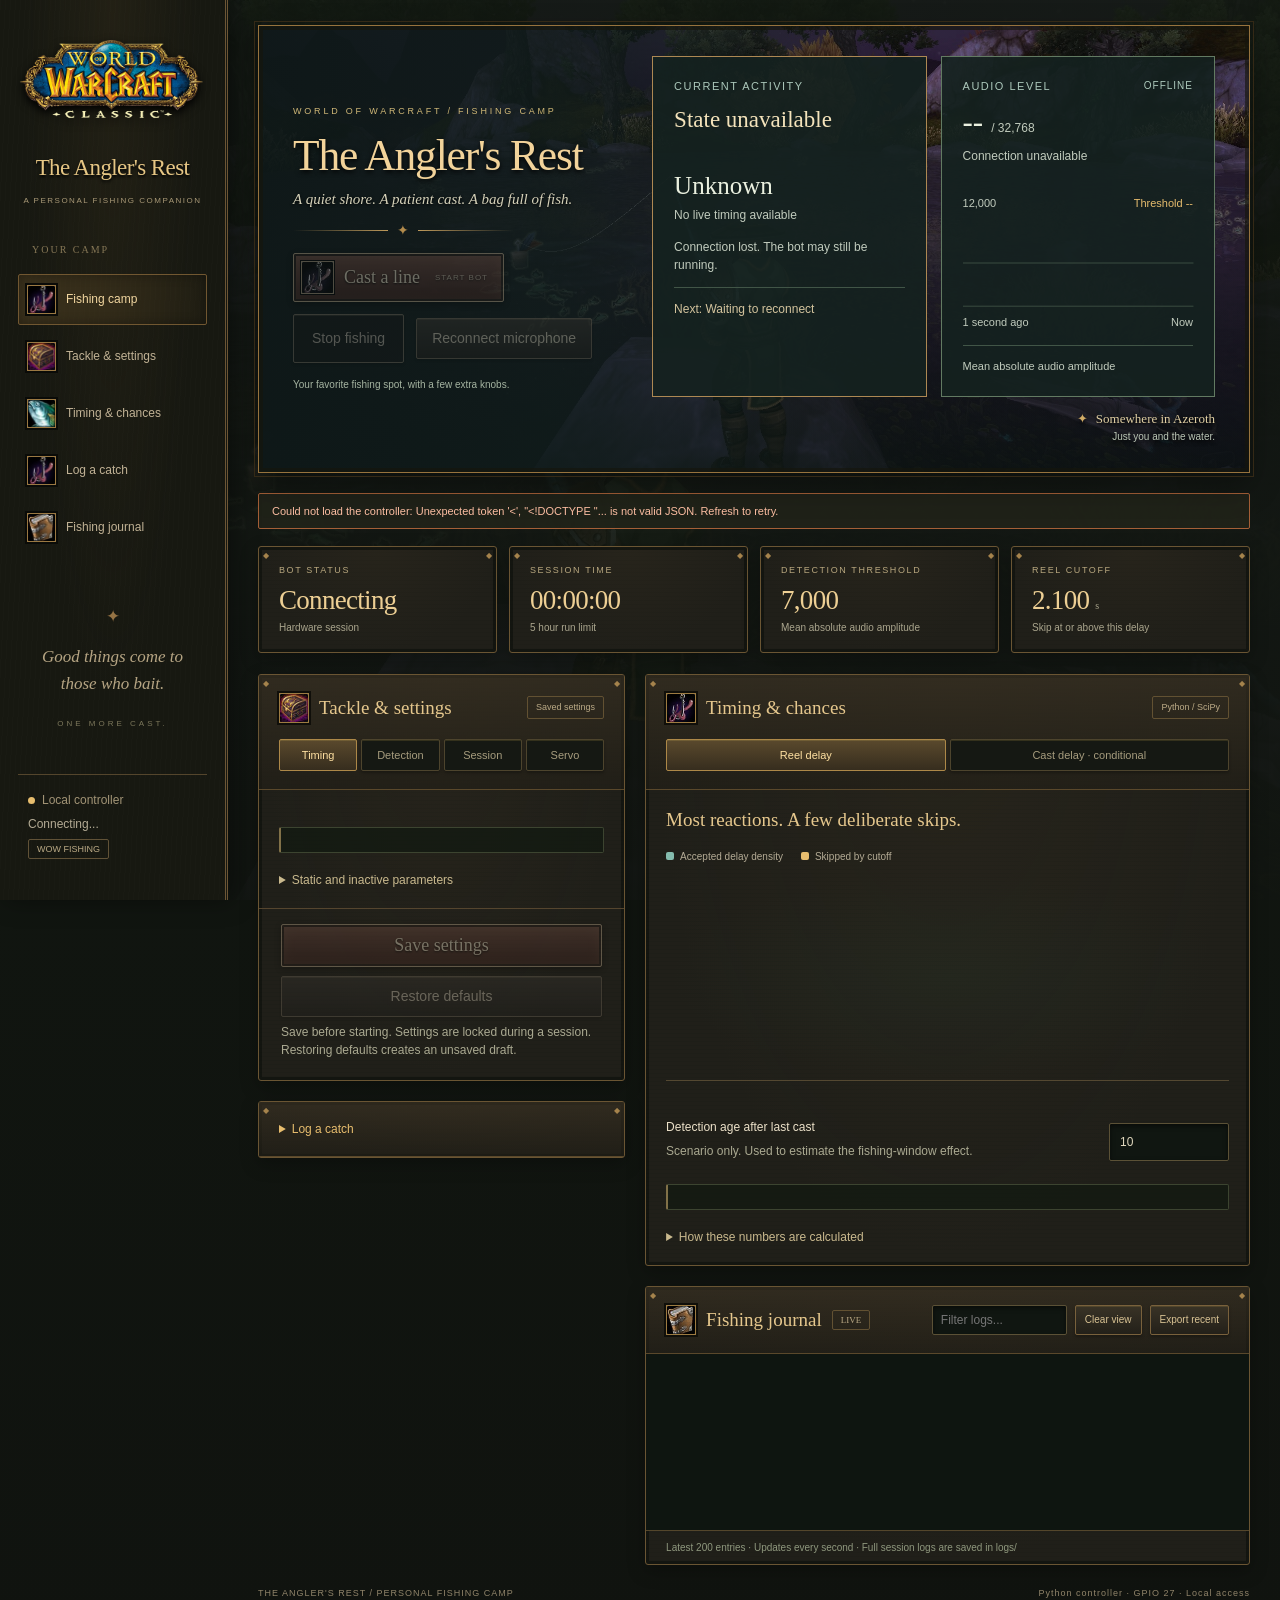
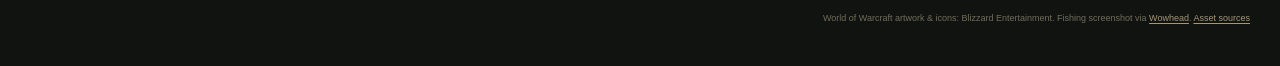
==== commit da6caf9f: "Add live audio level graph to fishing controller" ====
--- a/web/index.html
+++ b/web/index.html
@@ -16,7 +16,24 @@
 <div class="activity-caption" id="activityCaption">Waiting for the bot's current state</div>
 <p id="activityDetail">Connecting to the fishing controller.</p>
 <div class="activity-next" id="activityNext">Next: Receive current activity</div></div>
-</section><div class="location-tag"><span>✦</span> Somewhere in Azeroth <small>Just you and the water.</small></div></div></header>
+</section>
+<section class="audio-box" aria-labelledby="audioHeading">
+<div class="audio-heading"><h2 class="eyebrow" id="audioHeading">Audio level</h2><span id="audioLive">CONNECTING</span></div>
+<div class="audio-reading"><span id="audioLevel">--</span><span class="small">/ 32,768</span></div>
+<div id="audioStatus" role="status" aria-live="polite">Waiting for the controller</div>
+<div class="audio-plot">
+<div class="audio-scale"><span id="audioScale">12,000</span><span>Threshold <span id="audioThresholdValue">--</span></span></div>
+<svg class="audio-graph" viewBox="0 0 300 100" preserveAspectRatio="none" role="img" aria-label="Mean absolute audio amplitude over the last second. Dashed line marks the detection threshold.">
+<line class="audio-grid" x1="0" y1="98" x2="300" y2="98"></line>
+<line class="audio-grid" x1="0" y1="50" x2="300" y2="50"></line>
+<path id="audioArea"></path><line id="audioThreshold" x1="0" y1="42" x2="300" y2="42" visibility="hidden"></line>
+<path id="audioLine" fill="none"></path><circle id="audioDot" cx="298" cy="98" r="2.5" visibility="hidden"></circle>
+</svg>
+<div class="audio-axis"><span>1 second ago</span><span>Now</span></div>
+</div>
+<div class="audio-foot">Mean absolute audio amplitude</div>
+</section>
+<div class="location-tag"><span>✦</span> Somewhere in Azeroth <small>Just you and the water.</small></div></div></header>
 <div class="notice" id="notice" role="status">Connecting to the Python controller...</div>
 <div class="cards"><div class="card"><div class="eyebrow">Bot status</div><div class="value" id="status">Connecting</div><div class="small">Hardware session</div></div><div class="card"><div class="eyebrow">Session time</div><div class="value" id="elapsed">00:00:00</div><div class="small" id="runlimit">5 hour run limit</div></div><div class="card"><div class="eyebrow">Detection threshold</div><div class="value" id="threshold">7,000</div><div class="small">Mean absolute audio amplitude</div></div><div class="card"><div class="eyebrow">Reel cutoff</div><div class="value" id="cutoffCard">2.100 <span class="small">s</span></div><div class="small">Skip at or above this delay</div></div></div>
 
--- a/web/warcraft.css
+++ b/web/warcraft.css
@@ -60,10 +60,11 @@
 .catch-entry-table th { white-space: nowrap; font-size: 12px }
 .catch-entry-table td.catch-row-editor { width: auto; text-align: left; padding: 8px 0 }
 
-.fishing-hero { gap: 28px; align-items: center }
+.fishing-hero { display: grid; grid-template-columns: minmax(220px, 1fr) minmax(0, 1.7fr); gap: 28px; align-items: center }
 .hero-copy { flex: 1; min-width: 0 }
-.hero-state-column { flex: 0 0 310px; min-width: 0 }
-.hero-state-column .location-tag { position: static; margin-top: 14px; text-align: right }
+.hero-actions { flex-wrap: wrap }
+.hero-state-column { display: grid; grid-template-columns: minmax(0, 1fr) minmax(0, 1fr); gap: 14px; min-width: 0 }
+.hero-state-column .location-tag { grid-column: 1 / -1; position: static; margin-top: 0; text-align: right }
 .activity-box { position: relative; overflow: hidden; padding: 21px; background: #14221fe8; border: 1px solid #627a62 }
 .activity-fill { position: absolute; inset: 0 auto 0 0; width: 0; background: #85bcae28; pointer-events: none }
 .activity-content { position: relative }
@@ -75,8 +76,30 @@
 .activity-content p { margin: 14px 0 0; min-height: 36px }
 .activity-next { border-top: 1px solid #415547; padding-top: 12px; margin-top: 13px; min-height: 49px; font-size: 12px; color: #d4c49e }
 .activity-box[data-stage="unavailable"], .activity-box[data-stage="error"] { border-color: #ad8853 }
+.audio-box { display: flex; flex-direction: column; min-width: 0; padding: 21px; background: #14221fe8; border: 1px solid #627a62 }
+.audio-heading { display: flex; flex-wrap: wrap; align-items: center; justify-content: space-between; gap: 6px }
+.audio-heading h2 { font: 11px "Segoe UI",sans-serif; color: #acc8bb; letter-spacing: 1.5px }
+#audioLive { color: #acc8bb; font-size: 10px; letter-spacing: 1px }
+.audio-reading { display: flex; flex-wrap: wrap; align-items: baseline; gap: 8px; margin: 11px 0 7px; font: 31px Georgia,serif; color: #eaf0df; font-variant-numeric: tabular-nums }
+.audio-reading .small { color: #c1cbbd; font: 12px "Segoe UI",sans-serif }
+#audioStatus { min-height: 36px; font-size: 12px; color: #c1cbbd }
+.audio-plot { margin: 12px 0 15px }
+.audio-scale, .audio-axis { display: flex; justify-content: space-between; flex-wrap: wrap; gap: 4px; font-size: 11px; color: #c1cbbd; font-variant-numeric: tabular-nums }
+.audio-scale { margin-bottom: 6px }
+.audio-scale > span:last-child { color: var(--gold) }
+.audio-axis { margin-top: 6px }
+.audio-graph { display: block; width: 100%; height: 90px; overflow: visible }
+.audio-grid { stroke: #415547; stroke-width: 1 }
+#audioThreshold { stroke: var(--gold); stroke-width: 1.25; stroke-dasharray: 5 5; vector-effect: non-scaling-stroke }
+#audioArea { fill: var(--mint); opacity: .1 }
+#audioLine { stroke: var(--mint); stroke-width: 2; stroke-linejoin: round; stroke-linecap: round; vector-effect: non-scaling-stroke }
+#audioDot { fill: var(--mint) }
+.audio-foot { margin-top: auto; border-top: 1px solid #415547; padding-top: 12px; font-size: 11px; color: #c1cbbd }
 @media(max-width:800px) {
- .fishing-hero { flex-direction: column; align-items: stretch }
+ .fishing-hero { grid-template-columns: 1fr; align-items: stretch }
  .hero-state-column { flex: none; width: 100% }
- .activity-box { padding: 18px }
+ .activity-box, .audio-box { padding: 18px }
 }
+@media(max-width:520px) {
+ .hero-state-column { grid-template-columns: 1fr }
+}
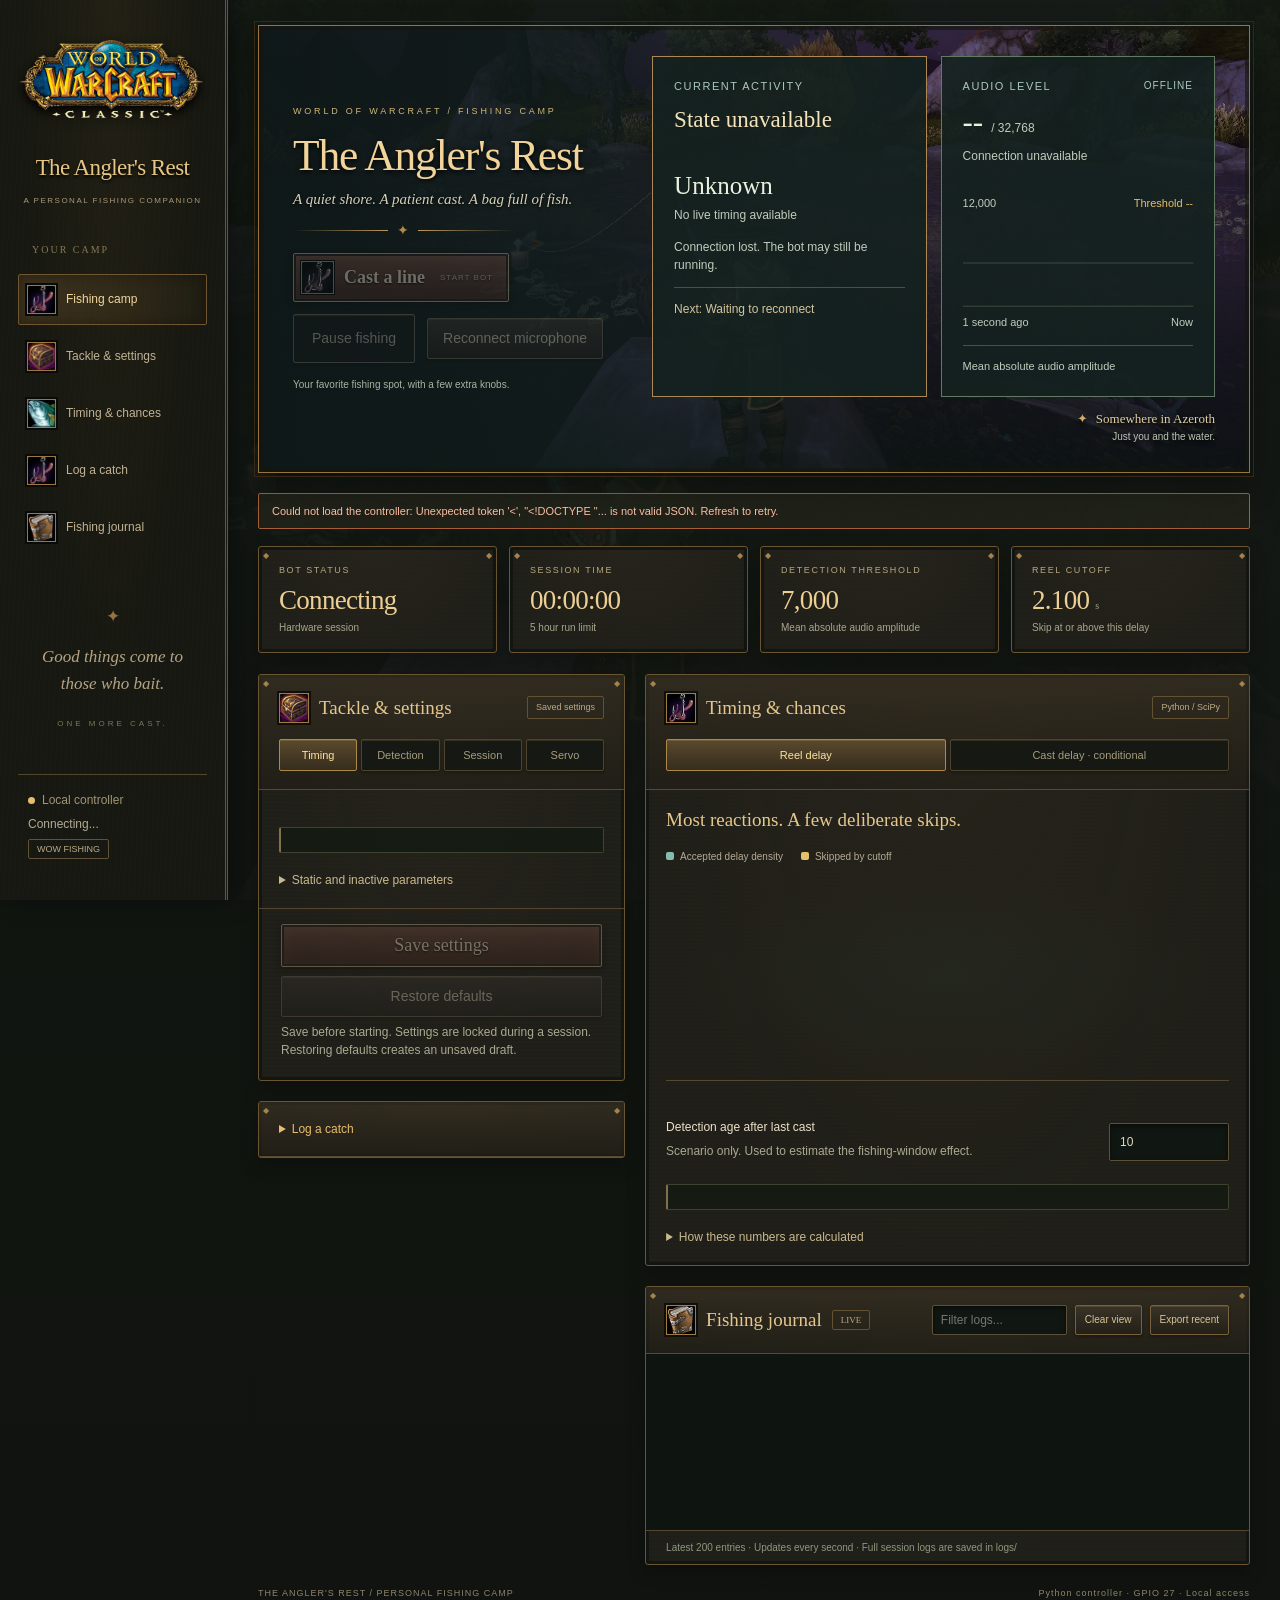
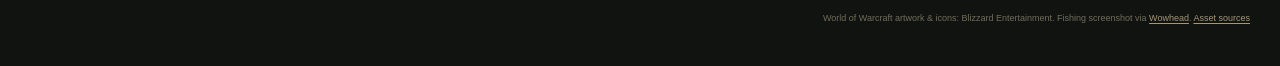
==== commit 73340053: "Add start and resume delay with combined pause and stop control" ====
--- a/web/index.html
+++ b/web/index.html
@@ -7,7 +7,7 @@
 <link rel="stylesheet" href="warcraft.css">
 </head>
 <body><div class="shell"><aside><img class="wow-logo" src="assets/wow-classic.png" alt="World of Warcraft Classic"><div class="brand">The Angler's Rest</div><div class="eyebrow brand-sub">A personal fishing companion</div><div class="nav-caption">YOUR CAMP</div><nav><a href="#overview"><img src="assets/fishing.jpg" alt=""> Fishing camp</a><a href="#configuration"><img src="assets/gear.jpg" alt=""> Tackle &amp; settings</a><a href="#distribution"><img src="assets/lure.jpg" alt=""> Timing &amp; chances</a><a href="#catchLog" id="catchNav"><img src="assets/fishing.jpg" alt=""> Log a catch</a><a href="#activity"><img src="assets/journal.jpg" alt=""> Fishing journal</a></nav><div class="camp-flavor"><div class="flavor-rule">✦</div><p>Good things come to<br>those who bait.</p><span>ONE MORE CAST.</span></div><div class="host"><span class="dot"></span>Local controller<p id="connection">Connecting...</p><span class="badge">WOW FISHING</span></div></aside>
-<main id="overview"><header class="fishing-hero"><div class="hero-copy"><div class="eyebrow">WORLD OF WARCRAFT / FISHING CAMP</div><h1>The Angler's Rest</h1><p>A quiet shore. A patient cast. A bag full of fish.</p><div class="hero-rule"><span>✦</span></div><div class="hero-actions"><button id="start" class="primary" disabled><img src="assets/fishing.jpg" alt=""> Cast a line <span>START BOT</span></button><button id="stop" class="danger" disabled>Stop fishing</button><button id="reconnectMicrophone" disabled>Reconnect microphone</button></div><p id="microphoneMessage" class="small" role="status"></p><div class="hero-caption">Your favorite fishing spot, with a few extra knobs.</div></div>
+<main id="overview"><header class="fishing-hero"><div class="hero-copy"><div class="eyebrow">WORLD OF WARCRAFT / FISHING CAMP</div><h1>The Angler's Rest</h1><p>A quiet shore. A patient cast. A bag full of fish.</p><div class="hero-rule"><span>✦</span></div><div class="hero-actions"><button id="start" class="primary" disabled><img src="assets/fishing.jpg" alt=""> <b id="startLabel">Cast a line</b> <span id="startHint">START BOT</span></button><button id="stop" class="danger" disabled>Pause fishing</button><button id="reconnectMicrophone" disabled>Reconnect microphone</button></div><p id="microphoneMessage" class="small" role="status"></p><div class="hero-caption">Your favorite fishing spot, with a few extra knobs.</div></div>
 <div class="hero-state-column"><section class="activity-box" id="activityBox" aria-labelledby="activityName">
 <div class="activity-fill" id="activityFill" aria-hidden="true"></div>
 <div class="activity-content"><div class="eyebrow">Current activity</div>
@@ -88,6 +88,6 @@
 <div id="catchLoadError" class="error" role="alert"></div>
 </div>
 </details></div>
-<div class="stack"><section class="panel" id="distribution"><div class="panel-head"><div class="row"><h2><img class="title-icon" src="assets/fishing.jpg" alt=""> Timing &amp; chances</h2><span class="badge">Python / SciPy</span></div><div class="tabs" id="graphTabs"><button class="active" data-mode="reel">Reel delay</button><button data-mode="cast">Cast delay · conditional</button></div></div><div class="panel-body"><div class="row"><div><h2 id="chartTitle">Most reactions. A few deliberate skips.</h2><p class="small" id="chartSub"></p></div></div><div class="legend"><span><i style="background:var(--mint)"></i>Accepted delay density</span><span id="cutoffLegend"><i style="background:var(--gold)"></i>Skipped by cutoff</span></div><svg class="graph" id="chart" viewBox="0 0 680 250" role="img" aria-label="Probability density of accepted reel delays with shaded cutoff tail"></svg><div class="metrics" id="metrics"></div><div class="scenario"><div><label id="scenarioLabel" for="scenarioInput">Detection age after last cast</label><p class="small" id="scenarioHelp">Scenario only. Used to estimate the fishing-window effect.</p></div><input id="scenarioInput" type="number" min="0" max="600" step="0.1" value="10" aria-label="Scenario seconds"></div><div class="help" id="scenarioResult"></div><details><summary>How these numbers are calculated</summary><p>The helper samples a lower-truncated N(μ, σ²), equivalent to rejecting every value below the minimum. μ = (min + max × modifier) / 2 and σ = (max - min) / (2 × Φ⁻¹(1 - tail / 2)). Max sets the spread, not an upper bound. The tail input is not the missed-event probability.</p><p>Cutoff skip probability is Q((cutoff - μ) / σ) / Q((min - μ) / σ), or 100% when cutoff ≤ min. Expected skips per 1,000 refer to detected events that enter the timing branch, not all casts or failed catches.</p><p>The current main loop sleeps for R, then checks elapsed + R &lt; WOW_FISHING_TIME. With detection age A and negligible overhead, it requires A + 2R &lt; window, so the combined threshold is min(cutoff, (window - A) / 2). Actual scheduling overhead can increase skips.</p><p>Cast delay is conditional on the previous reel sample, which becomes its mean. This preview is a single conditional distribution, not the overall cast distribution. Plotted tails extend beyond the viewport. Probability calculations include the full tail.</p></details></div></section>
+<div class="stack"><section class="panel" id="distribution"><div class="panel-head"><div class="row"><h2><img class="title-icon" src="assets/fishing.jpg" alt=""> Timing &amp; chances</h2><span class="badge">Python / SciPy</span></div><div class="tabs" id="graphTabs"><button class="active" data-mode="reel">Reel delay</button><button data-mode="cast">Cast delay · conditional</button></div></div><div class="panel-body"><div class="row"><div><h2 id="chartTitle">Most reactions. A few deliberate skips.</h2><p class="small" id="chartSub"></p></div></div><div class="legend"><span><i style="background:var(--mint)"></i>Accepted delay density</span><span id="cutoffLegend"><i style="background:var(--gold)"></i>Skipped by cutoff</span></div><svg class="graph" id="chart" viewBox="0 0 680 250" role="img" aria-label="Probability density of accepted reel delays with shaded cutoff tail"></svg><div class="metrics" id="metrics"></div><div class="scenario"><div><label id="scenarioLabel" for="scenarioInput">Detection age after last cast</label><p class="small" id="scenarioHelp">Scenario only. Used to estimate the fishing-window effect.</p></div><input id="scenarioInput" type="number" min="0" max="600" step="0.1" value="10" aria-label="Scenario seconds"></div><div class="help" id="scenarioResult"></div><details><summary>How these numbers are calculated</summary><p>The helper samples a lower-truncated N(μ, σ²), equivalent to rejecting every value below the minimum. μ = (min + max × modifier) / 2 and σ = (max - min) / (2 × Φ⁻¹(1 - tail / 2)). Max sets the spread, not an upper bound. The tail input is not the missed-event probability.</p><p>Cutoff skip probability is Q((cutoff - μ) / σ) / Q((min - μ) / σ), or 100% when cutoff ≤ min. Expected skips per 1,000 refer to detected events that enter the timing branch, not all casts or failed catches.</p><p>The main loop waits for reaction delay R, then checks the actual elapsed time against the configured fishing channel duration. With detection age A and negligible overhead, it requires A + R &lt; window, so the combined threshold is min(cutoff, window - A). A skipped reel waits out any remaining channel time before the next cast delay. Actual scheduling overhead can increase skips.</p><p>Cast delay is conditional on the previous reel sample, which becomes its mean. This preview is a single conditional distribution, not the overall cast distribution. Plotted tails extend beyond the viewport. Probability calculations include the full tail.</p></details></div></section>
 <section class="panel" id="activity"><div class="panel-head row"><h2><img class="title-icon" src="assets/journal.jpg" alt=""> Fishing journal <span class="badge">LIVE</span></h2><div class="log-tools"><input id="filter" placeholder="Filter logs..." aria-label="Filter logs"><button id="clear">Clear view</button><button id="download">Export recent</button></div></div><div class="logs" id="logs" role="log" aria-label="Live bot logs"></div><div class="bottom-note">Latest 200 entries · Updates every second · Full session logs are saved in logs/</div></section></div></div><footer><span>THE ANGLER'S REST / PERSONAL FISHING CAMP</span><span>Python controller · GPIO 27 · Local access</span></footer><div class="asset-credit">World of Warcraft artwork &amp; icons: Blizzard Entertainment. Fishing screenshot via <a href="https://www.wowhead.com/item=111670/enormous-blackwater-whiptail" target="_blank" rel="noreferrer">Wowhead</a>. <a href="assets/sources.json">Asset sources</a></div></main></div>
 <script src="activity.js" defer></script><script src="app.js" defer></script></body></html>
